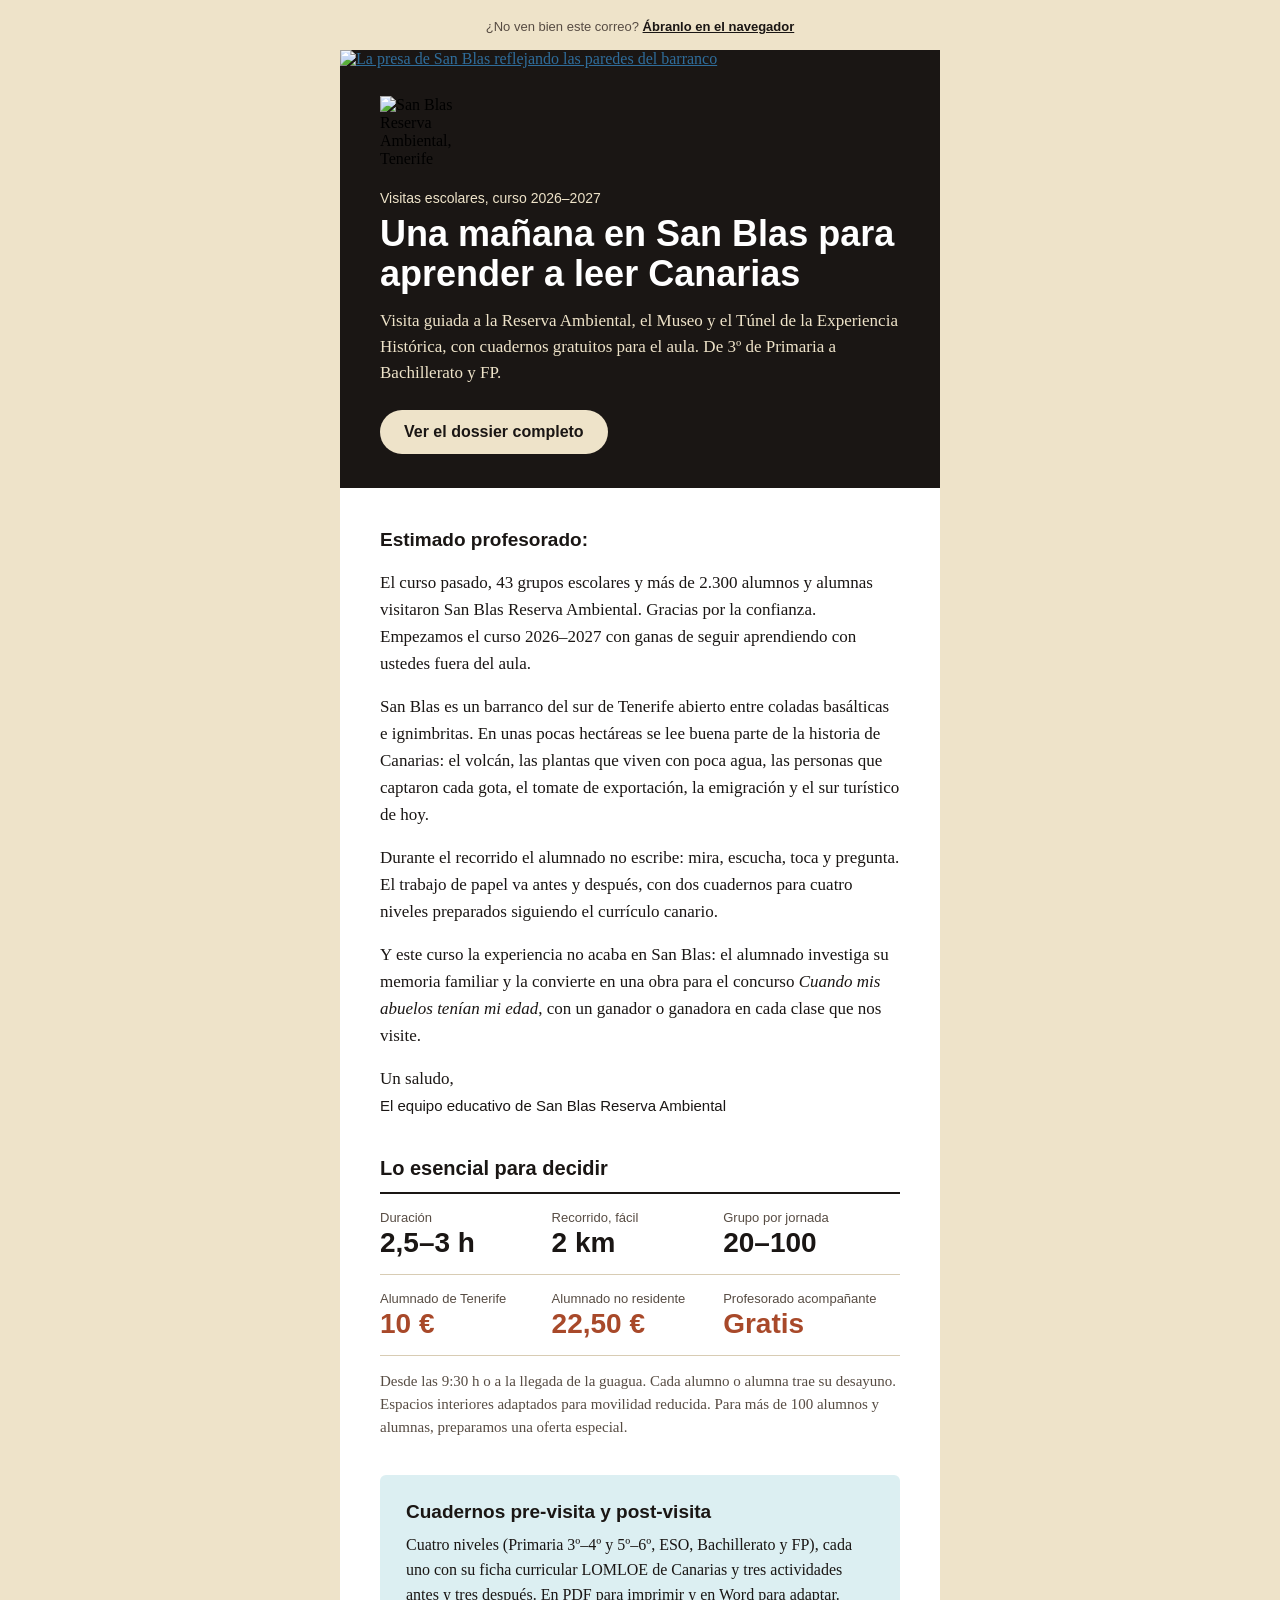
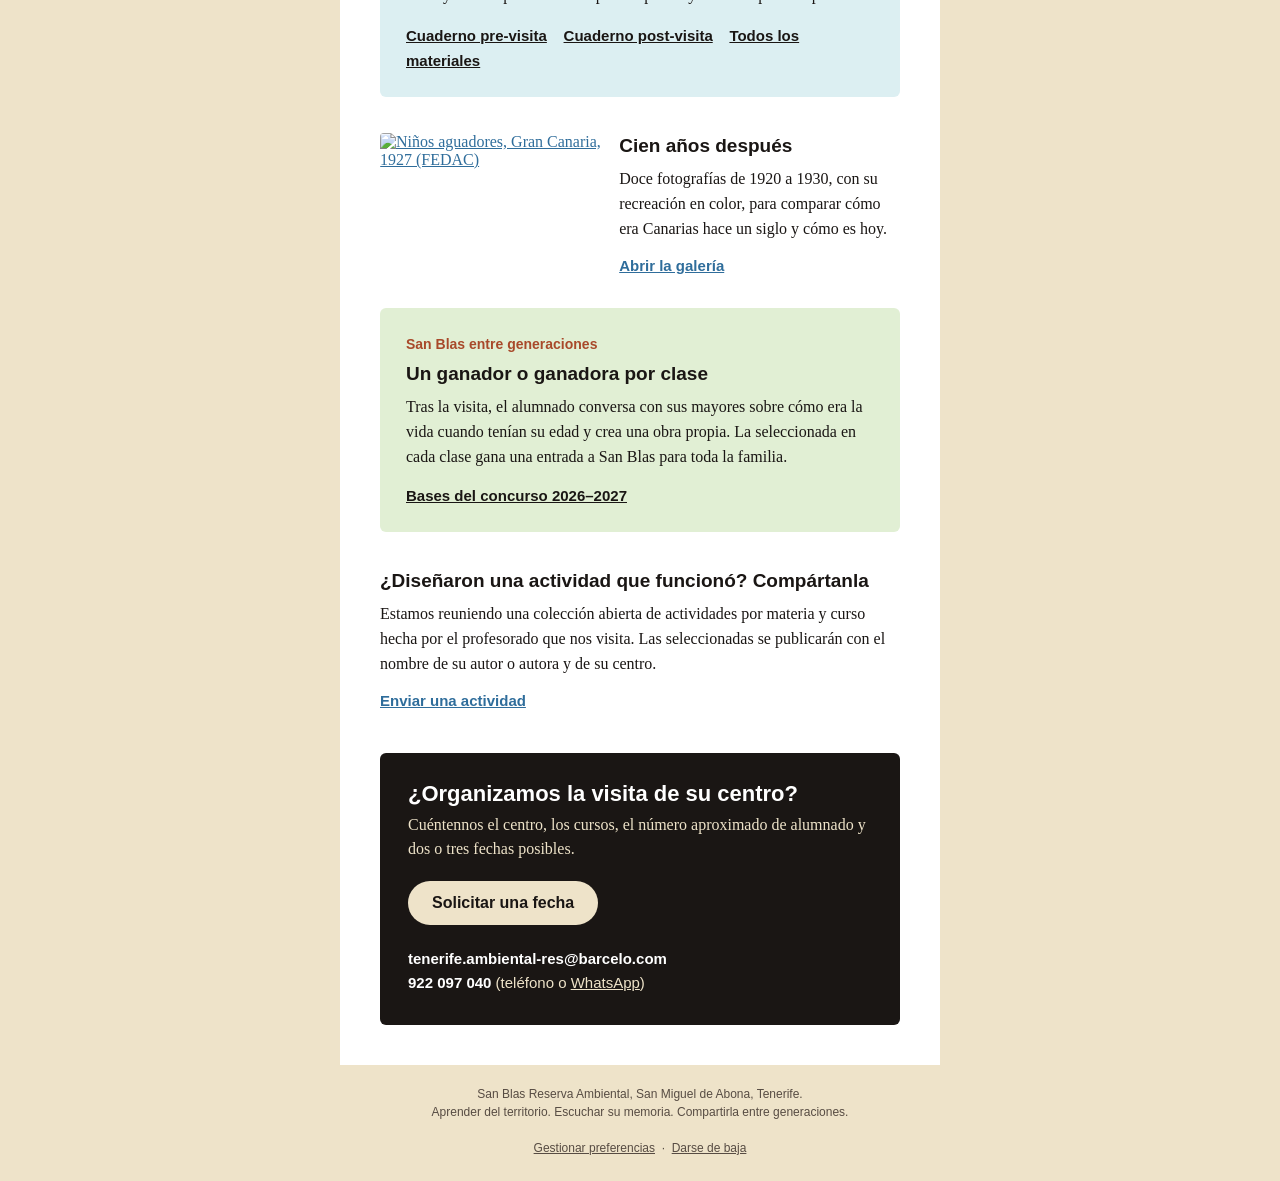
==== correo/correo-profesorado-2026-27.html @ e319ac90 "Dossier online para el profesorado y correo con enlace «Ver online» Página web con la propuesta de v" ====
<!doctype html>
<html lang="es" xmlns="http://www.w3.org/1999/xhtml">
<head>
<meta charset="utf-8">
<meta name="viewport" content="width=device-width, initial-scale=1">
<meta name="x-apple-disable-message-reformatting">
<meta name="color-scheme" content="light">
<title>Visitas escolares 2026–2027 · San Blas Reserva Ambiental</title>
<style>
  body { margin:0; padding:0; background:#eee3c9; }
  a { color:#2f6d9b; }
  @media (max-width:620px) {
    .contenedor { width:100% !important; }
    .pad { padding-left:20px !important; padding-right:20px !important; }
    .col { display:block !important; width:100% !important; }
    .h1 { font-size:30px !important; line-height:34px !important; }
    .cifra { font-size:26px !important; }
  }
</style>
</head>
<body style="margin:0;padding:0;background:#eee3c9;">
<div style="display:none;max-height:0;overflow:hidden;opacity:0;color:#eee3c9;">Visita escolar desde 10 € por alumno o alumna, cuadernos para el aula en cuatro niveles y un concurso por clase.&#847;&zwnj;&nbsp;&#847;&zwnj;&nbsp;&#847;&zwnj;&nbsp;&#847;&zwnj;&nbsp;</div>

<table role="presentation" width="100%" cellpadding="0" cellspacing="0" border="0" style="background:#eee3c9;">
<tr><td align="center" style="padding:12px 8px 24px;">

  <!-- Ver online -->
  <table role="presentation" class="contenedor" width="600" cellpadding="0" cellspacing="0" border="0" style="width:600px;">
    <tr><td class="pad" align="center" style="padding:6px 24px 14px;font-family:Arial,Helvetica,sans-serif;font-size:13px;line-height:18px;color:#574c43;">
      ¿No ven bien este correo? <a href="https://sanblasreservaambiental.org/dossier/?utm_source=email&amp;utm_medium=email&amp;utm_campaign=profesorado2627&amp;utm_content=ver-online" style="color:#1a1614;font-weight:bold;">Ábranlo en el navegador</a>
    </td></tr>
  </table>

  <table role="presentation" class="contenedor" width="600" cellpadding="0" cellspacing="0" border="0" style="width:600px;background:#ffffff;">
    <!-- Portada -->
    <tr><td style="background:#1a1614;">
      <a href="https://sanblasreservaambiental.org/dossier/?utm_source=email&amp;utm_medium=email&amp;utm_campaign=profesorado2627&amp;utm_content=portada"><img src="https://sanblasreservaambiental.org/dossier/img/correo-portada.jpg" width="600" alt="La presa de San Blas reflejando las paredes del barranco" style="display:block;width:100%;max-width:600px;height:auto;border:0;"></a>
    </td></tr>
    <tr><td class="pad" style="background:#1a1614;padding:28px 40px 34px;">
      <img src="https://sanblasreservaambiental.org/dossier/img/logo-blanco.png" width="96" alt="San Blas Reserva Ambiental, Tenerife" style="display:block;border:0;margin:0 0 22px;">
      <p style="margin:0 0 8px;font-family:Arial,Helvetica,sans-serif;font-size:14px;color:#eee3c9;">Visitas escolares, curso 2026–2027</p>
      <h1 class="h1" style="margin:0 0 14px;font-family:Arial,Helvetica,sans-serif;font-size:36px;line-height:40px;font-weight:bold;color:#ffffff;">Una mañana en San Blas para aprender a leer Canarias</h1>
      <p style="margin:0 0 24px;font-family:Georgia,'Times New Roman',serif;font-size:17px;line-height:26px;color:#eee3c9;">Visita guiada a la Reserva Ambiental, el Museo y el Túnel de la Experiencia Histórica, con cuadernos gratuitos para el aula. De 3º de Primaria a Bachillerato y FP.</p>
      <table role="presentation" cellpadding="0" cellspacing="0" border="0"><tr>
        <td style="border-radius:999px;background:#eee3c9;"><a href="https://sanblasreservaambiental.org/dossier/?utm_source=email&amp;utm_medium=email&amp;utm_campaign=profesorado2627&amp;utm_content=boton-dossier" style="display:inline-block;padding:13px 24px;font-family:Arial,Helvetica,sans-serif;font-size:16px;font-weight:bold;color:#1a1614;text-decoration:none;">Ver el dossier completo</a></td>
      </tr></table>
    </td></tr>

    <!-- Carta -->
    <tr><td class="pad" style="padding:38px 40px 8px;font-family:Georgia,'Times New Roman',serif;font-size:17px;line-height:27px;color:#1a1614;">
      <p style="margin:0 0 16px;font-family:Arial,Helvetica,sans-serif;font-size:19px;font-weight:bold;">Estimado profesorado:</p>
      <p style="margin:0 0 16px;">El curso pasado, 43 grupos escolares y más de 2.300 alumnos y alumnas visitaron San Blas Reserva Ambiental. Gracias por la confianza. Empezamos el curso 2026–2027 con ganas de seguir aprendiendo con ustedes fuera del aula.</p>
      <p style="margin:0 0 16px;">San Blas es un barranco del sur de Tenerife abierto entre coladas basálticas e ignimbritas. En unas pocas hectáreas se lee buena parte de la historia de Canarias: el volcán, las plantas que viven con poca agua, las personas que captaron cada gota, el tomate de exportación, la emigración y el sur turístico de hoy.</p>
      <p style="margin:0 0 16px;">Durante el recorrido el alumnado no escribe: mira, escucha, toca y pregunta. El trabajo de papel va antes y después, con dos cuadernos para cuatro niveles preparados siguiendo el currículo canario.</p>
      <p style="margin:0 0 16px;">Y este curso la experiencia no acaba en San Blas: el alumnado investiga su memoria familiar y la convierte en una obra para el concurso <em>Cuando mis abuelos tenían mi edad</em>, con un ganador o ganadora en cada clase que nos visite.</p>
      <p style="margin:0 0 0;">Un saludo,<br><span style="font-family:Arial,Helvetica,sans-serif;font-size:15px;">El equipo educativo de San Blas Reserva Ambiental</span></p>
    </td></tr>

    <!-- Ficha -->
    <tr><td class="pad" style="padding:30px 40px 6px;">
      <p style="margin:0 0 12px;font-family:Arial,Helvetica,sans-serif;font-size:20px;font-weight:bold;color:#1a1614;">Lo esencial para decidir</p>
      <table role="presentation" width="100%" cellpadding="0" cellspacing="0" border="0" style="border-top:2px solid #1a1614;font-family:Arial,Helvetica,sans-serif;">
        <tr>
          <td class="col" width="33%" valign="top" style="padding:14px 10px 14px 0;border-bottom:1px solid #d8ccb4;"><span style="font-size:13px;color:#574c43;">Duración</span><br><span class="cifra" style="font-size:28px;line-height:34px;font-weight:bold;color:#1a1614;">2,5–3 h</span></td>
          <td class="col" width="33%" valign="top" style="padding:14px 10px 14px 0;border-bottom:1px solid #d8ccb4;"><span style="font-size:13px;color:#574c43;">Recorrido, fácil</span><br><span class="cifra" style="font-size:28px;line-height:34px;font-weight:bold;color:#1a1614;">2 km</span></td>
          <td class="col" width="34%" valign="top" style="padding:14px 0 14px 0;border-bottom:1px solid #d8ccb4;"><span style="font-size:13px;color:#574c43;">Grupo por jornada</span><br><span class="cifra" style="font-size:28px;line-height:34px;font-weight:bold;color:#1a1614;">20–100</span></td>
        </tr>
        <tr>
          <td class="col" width="33%" valign="top" style="padding:14px 10px 14px 0;border-bottom:1px solid #d8ccb4;"><span style="font-size:13px;color:#574c43;">Alumnado de Tenerife</span><br><span class="cifra" style="font-size:28px;line-height:34px;font-weight:bold;color:#a8492a;">10 €</span></td>
          <td class="col" width="33%" valign="top" style="padding:14px 10px 14px 0;border-bottom:1px solid #d8ccb4;"><span style="font-size:13px;color:#574c43;">Alumnado no residente</span><br><span class="cifra" style="font-size:28px;line-height:34px;font-weight:bold;color:#a8492a;">22,50 €</span></td>
          <td class="col" width="34%" valign="top" style="padding:14px 0 14px 0;border-bottom:1px solid #d8ccb4;"><span style="font-size:13px;color:#574c43;">Profesorado acompañante</span><br><span class="cifra" style="font-size:28px;line-height:34px;font-weight:bold;color:#a8492a;">Gratis</span></td>
        </tr>
      </table>
      <p style="margin:14px 0 0;font-family:Georgia,'Times New Roman',serif;font-size:15px;line-height:23px;color:#574c43;">Desde las 9:30 h o a la llegada de la guagua. Cada alumno o alumna trae su desayuno. Espacios interiores adaptados para movilidad reducida. Para más de 100 alumnos y alumnas, preparamos una oferta especial.</p>
    </td></tr>

    <!-- Cuadernos -->
    <tr><td class="pad" style="padding:30px 40px 6px;">
      <table role="presentation" width="100%" cellpadding="0" cellspacing="0" border="0" style="background:#dceff2;border-radius:6px;">
        <tr><td style="padding:24px 26px;font-family:Georgia,'Times New Roman',serif;font-size:16px;line-height:25px;color:#1a1614;">
          <p style="margin:0 0 8px;font-family:Arial,Helvetica,sans-serif;font-size:19px;font-weight:bold;">Cuadernos pre-visita y post-visita</p>
          <p style="margin:0 0 16px;">Cuatro niveles (Primaria 3º–4º y 5º–6º, ESO, Bachillerato y FP), cada uno con su ficha curricular LOMLOE de Canarias y tres actividades antes y tres después. En PDF para imprimir y en Word para adaptar.</p>
          <p style="margin:0;font-family:Arial,Helvetica,sans-serif;font-size:15px;font-weight:bold;">
            <a href="https://sanblasreservaambiental.org/materiales/cuadernos/01-cuaderno-previsita.pdf" style="color:#1a1614;">Cuaderno pre-visita</a>&nbsp;&nbsp;&nbsp;
            <a href="https://sanblasreservaambiental.org/materiales/cuadernos/02-cuaderno-postvisita.pdf" style="color:#1a1614;">Cuaderno post-visita</a>&nbsp;&nbsp;&nbsp;
            <a href="https://sanblasreservaambiental.org/materiales/" style="color:#1a1614;">Todos los materiales</a>
          </p>
        </td></tr>
      </table>
    </td></tr>

    <!-- Cien años -->
    <tr><td class="pad" style="padding:30px 40px 6px;">
      <table role="presentation" width="100%" cellpadding="0" cellspacing="0" border="0">
        <tr>
          <td class="col" width="46%" valign="top" style="padding:0 18px 12px 0;"><a href="https://sanblasreservaambiental.org/materiales/cien-anos/"><img src="https://sanblasreservaambiental.org/dossier/img/008365-original.jpg" width="240" alt="Niños aguadores, Gran Canaria, 1927 (FEDAC)" style="display:block;width:100%;max-width:240px;height:auto;border:0;border-radius:4px;"></a></td>
          <td class="col" width="54%" valign="top" style="font-family:Georgia,'Times New Roman',serif;font-size:16px;line-height:25px;color:#1a1614;">
            <p style="margin:0 0 8px;font-family:Arial,Helvetica,sans-serif;font-size:19px;font-weight:bold;">Cien años después</p>
            <p style="margin:0 0 12px;">Doce fotografías de 1920 a 1930, con su recreación en color, para comparar cómo era Canarias hace un siglo y cómo es hoy.</p>
            <p style="margin:0;font-family:Arial,Helvetica,sans-serif;font-size:15px;font-weight:bold;"><a href="https://sanblasreservaambiental.org/materiales/cien-anos/" style="color:#2f6d9b;">Abrir la galería</a></p>
          </td>
        </tr>
      </table>
    </td></tr>

    <!-- Concurso -->
    <tr><td class="pad" style="padding:24px 40px 6px;">
      <table role="presentation" width="100%" cellpadding="0" cellspacing="0" border="0" style="background:#e1efd4;border-radius:6px;">
        <tr><td style="padding:24px 26px;font-family:Georgia,'Times New Roman',serif;font-size:16px;line-height:25px;color:#1a1614;">
          <p style="margin:0 0 4px;font-family:Arial,Helvetica,sans-serif;font-size:14px;font-weight:bold;color:#a8492a;">San Blas entre generaciones</p>
          <p style="margin:0 0 8px;font-family:Arial,Helvetica,sans-serif;font-size:19px;font-weight:bold;">Un ganador o ganadora por clase</p>
          <p style="margin:0 0 14px;">Tras la visita, el alumnado conversa con sus mayores sobre cómo era la vida cuando tenían su edad y crea una obra propia. La seleccionada en cada clase gana una entrada a San Blas para toda la familia.</p>
          <p style="margin:0;font-family:Arial,Helvetica,sans-serif;font-size:15px;font-weight:bold;"><a href="https://sanblasreservaambiental.org/materiales/Bases-concurso-curso2026-27.pdf" style="color:#1a1614;">Bases del concurso 2026–2027</a></p>
        </td></tr>
      </table>
    </td></tr>

    <!-- Compartir -->
    <tr><td class="pad" style="padding:30px 40px 6px;font-family:Georgia,'Times New Roman',serif;font-size:16px;line-height:25px;color:#1a1614;">
      <p style="margin:0 0 8px;font-family:Arial,Helvetica,sans-serif;font-size:19px;font-weight:bold;">¿Diseñaron una actividad que funcionó? Compártanla</p>
      <p style="margin:0 0 12px;">Estamos reuniendo una colección abierta de actividades por materia y curso hecha por el profesorado que nos visita. Las seleccionadas se publicarán con el nombre de su autor o autora y de su centro.</p>
      <p style="margin:0;font-family:Arial,Helvetica,sans-serif;font-size:15px;font-weight:bold;"><a href="mailto:tenerife.ambiental-res@barcelo.com?subject=Repositorio%20de%20actividades%20%C2%B7%20%5Bmateria%5D%20%C2%B7%20%5Bcurso%5D" style="color:#2f6d9b;">Enviar una actividad</a></p>
    </td></tr>

    <!-- Reservar -->
    <tr><td class="pad" style="padding:34px 40px 40px;">
      <table role="presentation" width="100%" cellpadding="0" cellspacing="0" border="0" style="background:#1a1614;border-radius:6px;">
        <tr><td style="padding:28px 28px 30px;font-family:Arial,Helvetica,sans-serif;color:#eee3c9;">
          <p style="margin:0 0 6px;font-size:22px;font-weight:bold;color:#ffffff;">¿Organizamos la visita de su centro?</p>
          <p style="margin:0 0 20px;font-family:Georgia,'Times New Roman',serif;font-size:16px;line-height:24px;">Cuéntennos el centro, los cursos, el número aproximado de alumnado y dos o tres fechas posibles.</p>
          <table role="presentation" cellpadding="0" cellspacing="0" border="0"><tr>
            <td style="border-radius:999px;background:#eee3c9;"><a href="https://sanblasreservaambiental.org/dossier/?utm_source=email&amp;utm_medium=email&amp;utm_campaign=profesorado2627&amp;utm_content=boton-reservar#reservar" style="display:inline-block;padding:13px 24px;font-size:16px;font-weight:bold;color:#1a1614;text-decoration:none;">Solicitar una fecha</a></td>
          </tr></table>
          <p style="margin:22px 0 0;font-size:15px;line-height:24px;">
            <a href="mailto:tenerife.ambiental-res@barcelo.com" style="color:#ffffff;font-weight:bold;text-decoration:none;">tenerife.ambiental-res@barcelo.com</a><br>
            <a href="tel:+34922097040" style="color:#ffffff;font-weight:bold;text-decoration:none;">922 097 040</a> <span style="color:#eee3c9;">(teléfono o </span><a href="https://wa.me/34922097040" style="color:#eee3c9;">WhatsApp</a><span style="color:#eee3c9;">)</span>
          </p>
        </td></tr>
      </table>
    </td></tr>
  </table>

  <!-- Pie -->
  <table role="presentation" class="contenedor" width="600" cellpadding="0" cellspacing="0" border="0" style="width:600px;">
    <tr><td class="pad" align="center" style="padding:20px 30px 0;font-family:Arial,Helvetica,sans-serif;font-size:12px;line-height:18px;color:#574c43;">
      San Blas Reserva Ambiental, San Miguel de Abona, Tenerife.<br>
      Aprender del territorio. Escuchar su memoria. Compartirla entre generaciones.<br><br>
      <a href="https://sanblas.github.io/?utm_campaign=CONSENT26&amp;utm_source=email&amp;utm_medium=messaging&amp;utm_content=profesorado2627&amp;utm_term=consent&amp;lang=ES" style="color:#574c43;">Gestionar preferencias</a>
      &nbsp;·&nbsp;
      <a href="mailto:tenerife.ambiental-res@barcelo.com?subject=Baja%20de%20comunicaciones%20educativas" style="color:#574c43;">Darse de baja</a>
    </td></tr>
  </table>

</td></tr>
</table>
</body>
</html>
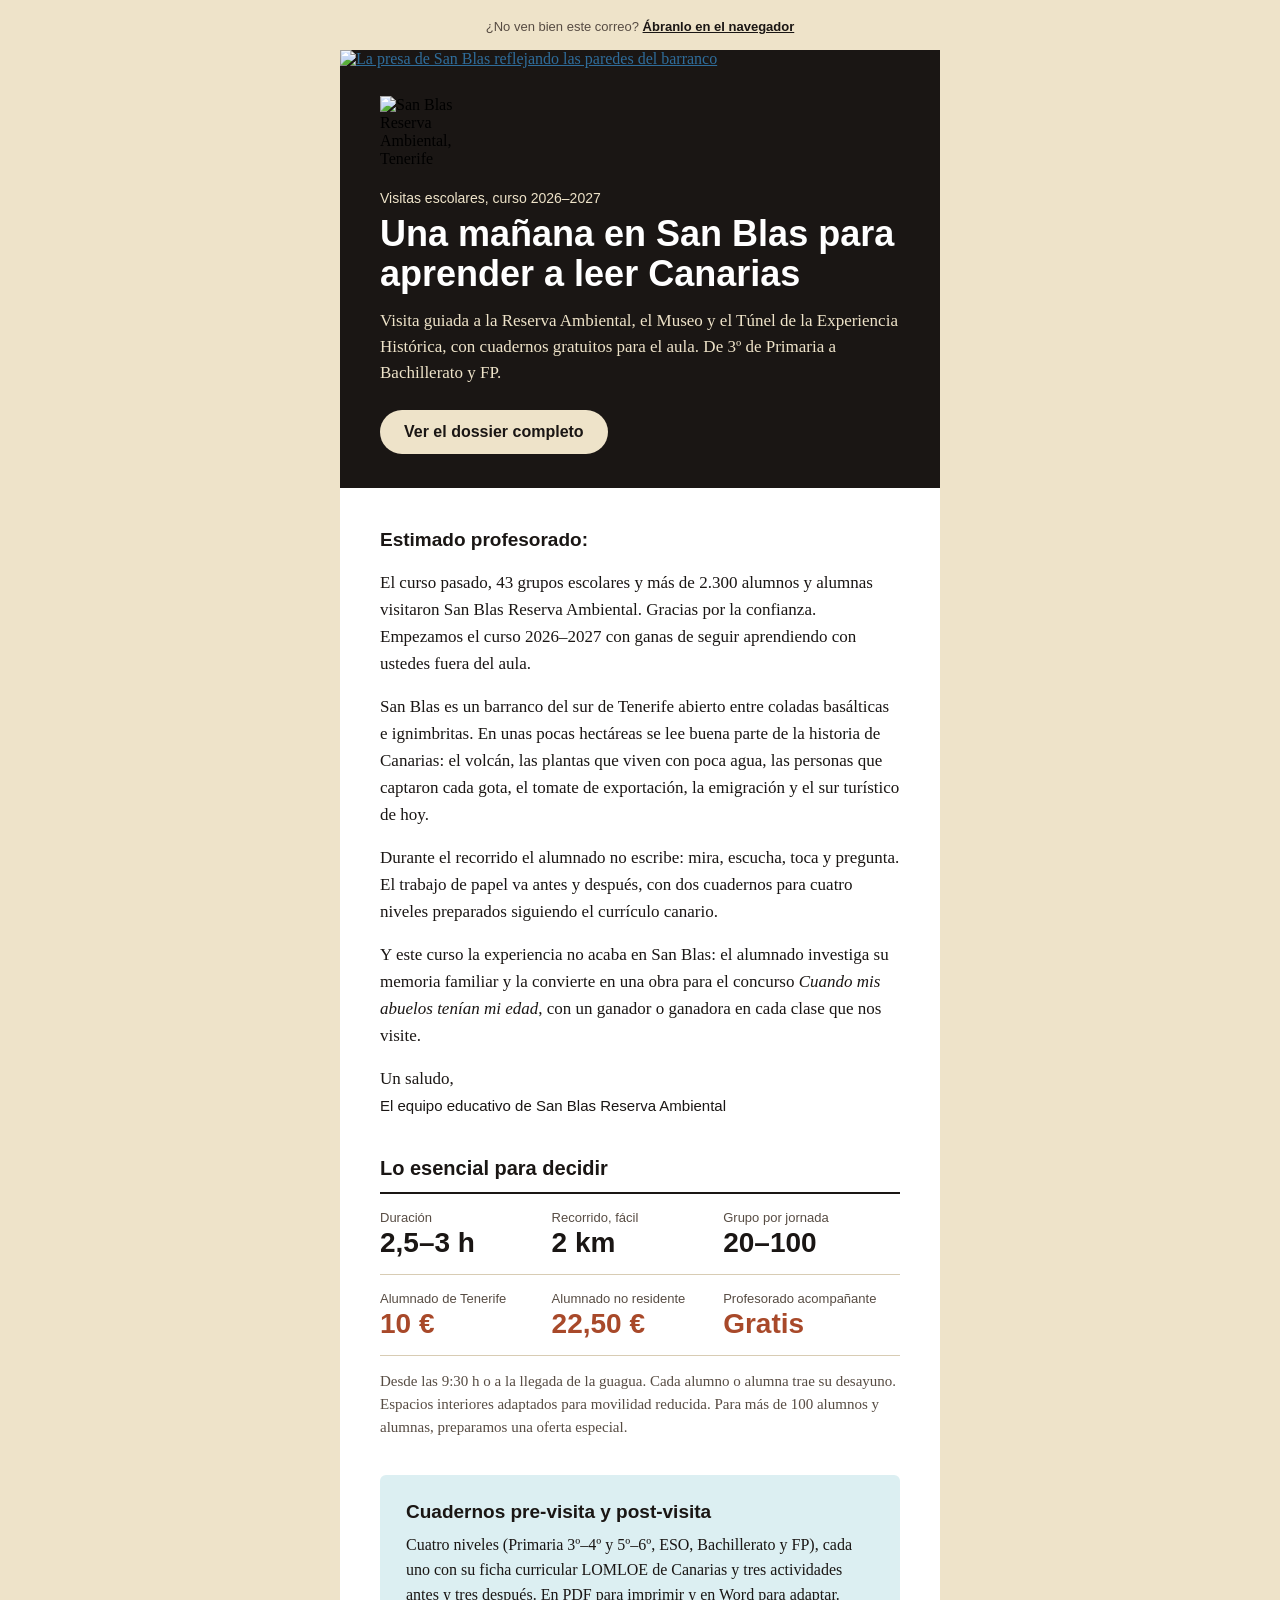
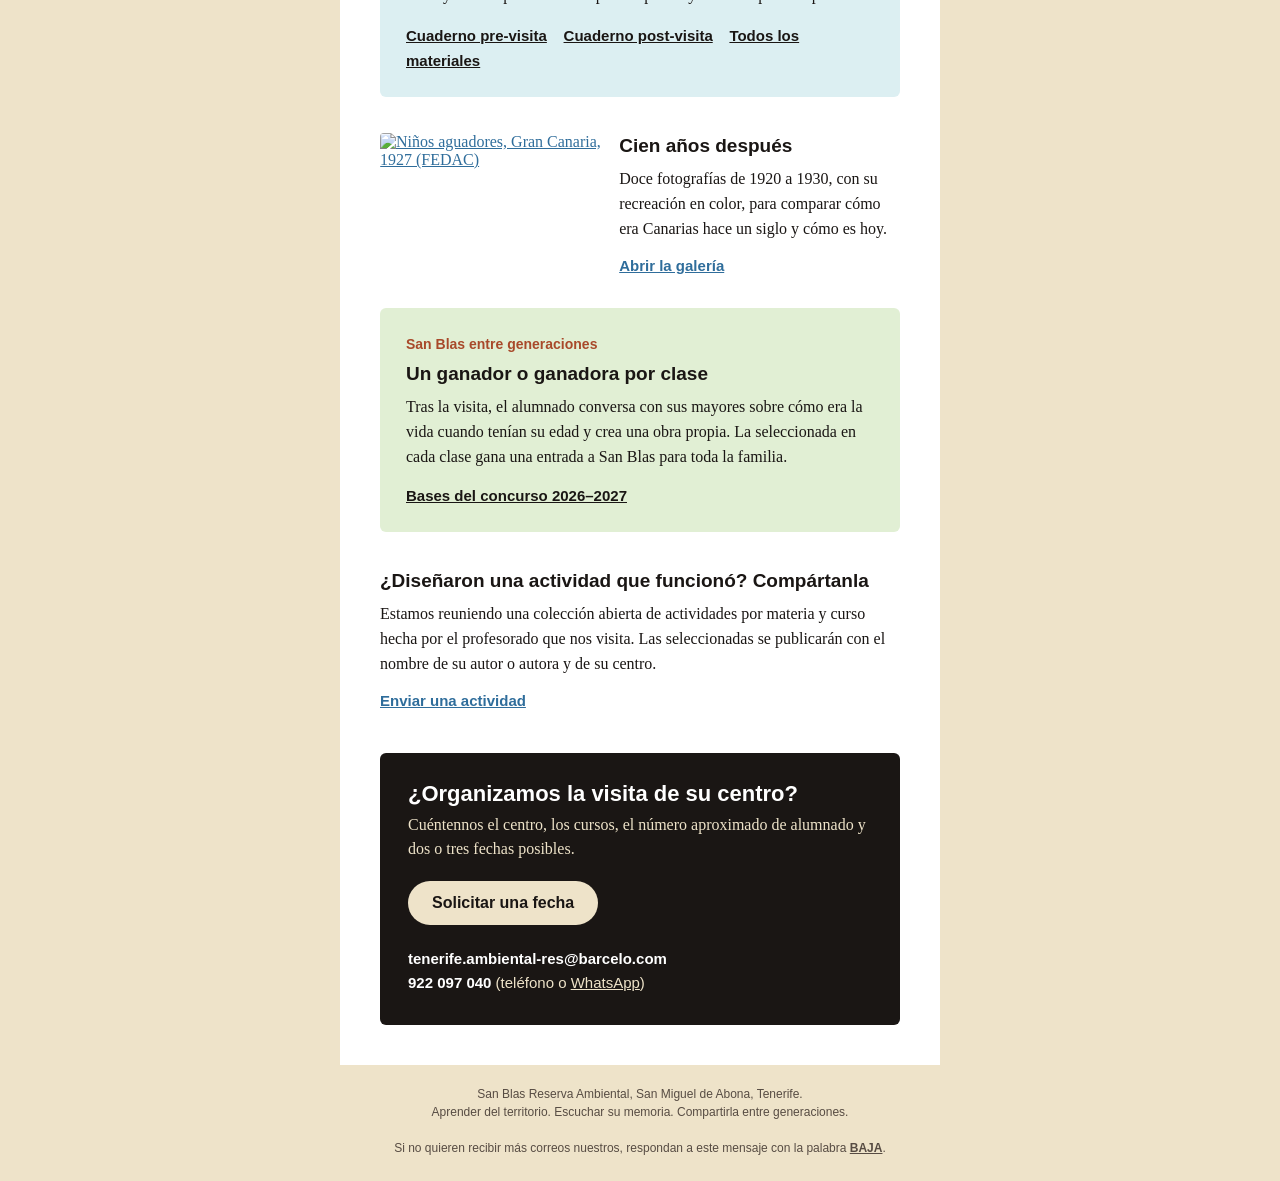
==== commit 1738d091: "Baja respondiendo BAJA y sin enlace a preferencias La gestión de preferencias no funciona por ahora:" ====
--- a/correo/correo-profesorado-2026-27.html
+++ b/correo/correo-profesorado-2026-27.html
@@ -145,9 +145,7 @@
     <tr><td class="pad" align="center" style="padding:20px 30px 0;font-family:Arial,Helvetica,sans-serif;font-size:12px;line-height:18px;color:#574c43;">
       San Blas Reserva Ambiental, San Miguel de Abona, Tenerife.<br>
       Aprender del territorio. Escuchar su memoria. Compartirla entre generaciones.<br><br>
-      <a href="https://sanblas.github.io/?utm_campaign=CONSENT26&amp;utm_source=email&amp;utm_medium=messaging&amp;utm_content=profesorado2627&amp;utm_term=consent&amp;lang=ES" style="color:#574c43;">Gestionar preferencias</a>
-      &nbsp;·&nbsp;
-      <a href="mailto:tenerife.ambiental-res@barcelo.com?subject=Baja%20de%20comunicaciones%20educativas" style="color:#574c43;">Darse de baja</a>
+      Si no quieren recibir más correos nuestros, respondan a este mensaje con la palabra <a href="mailto:tenerife.ambiental-res@barcelo.com?subject=BAJA&amp;body=BAJA" style="color:#574c43;font-weight:bold;">BAJA</a>.
     </td></tr>
   </table>
 
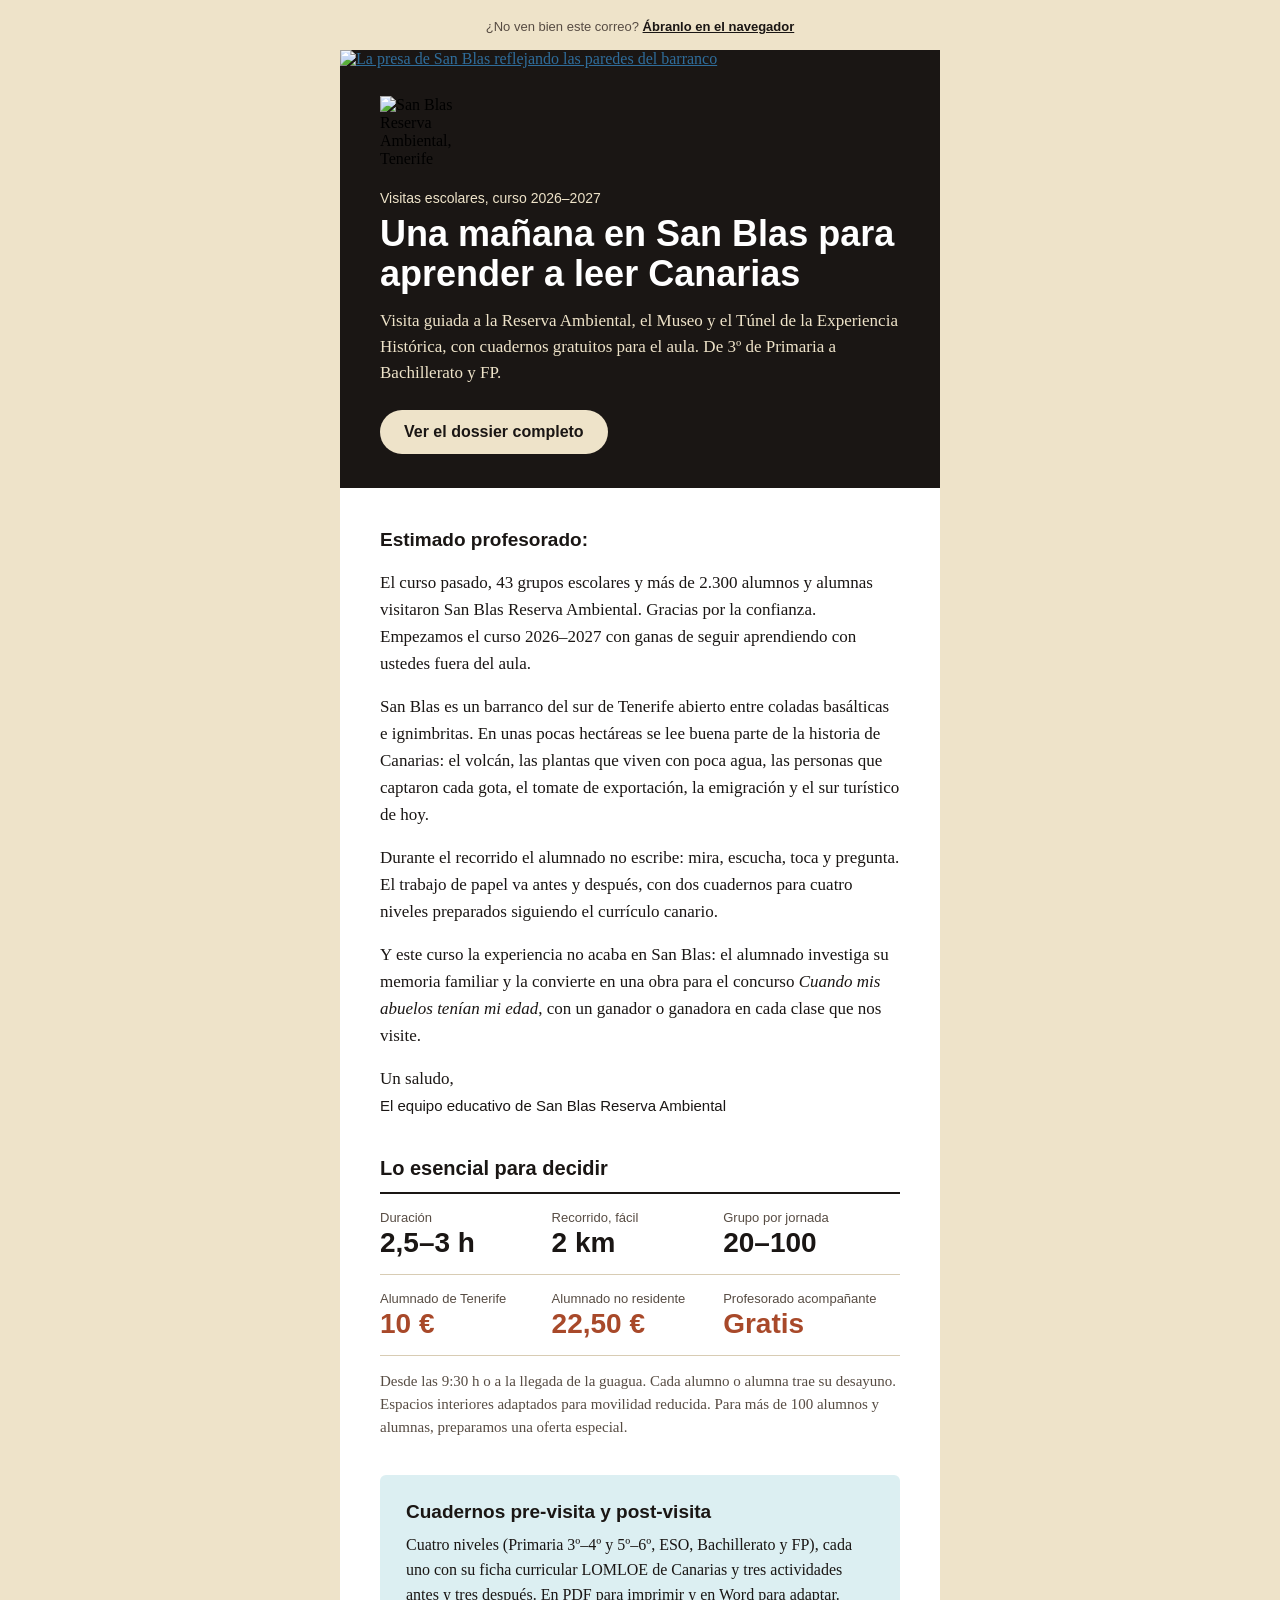
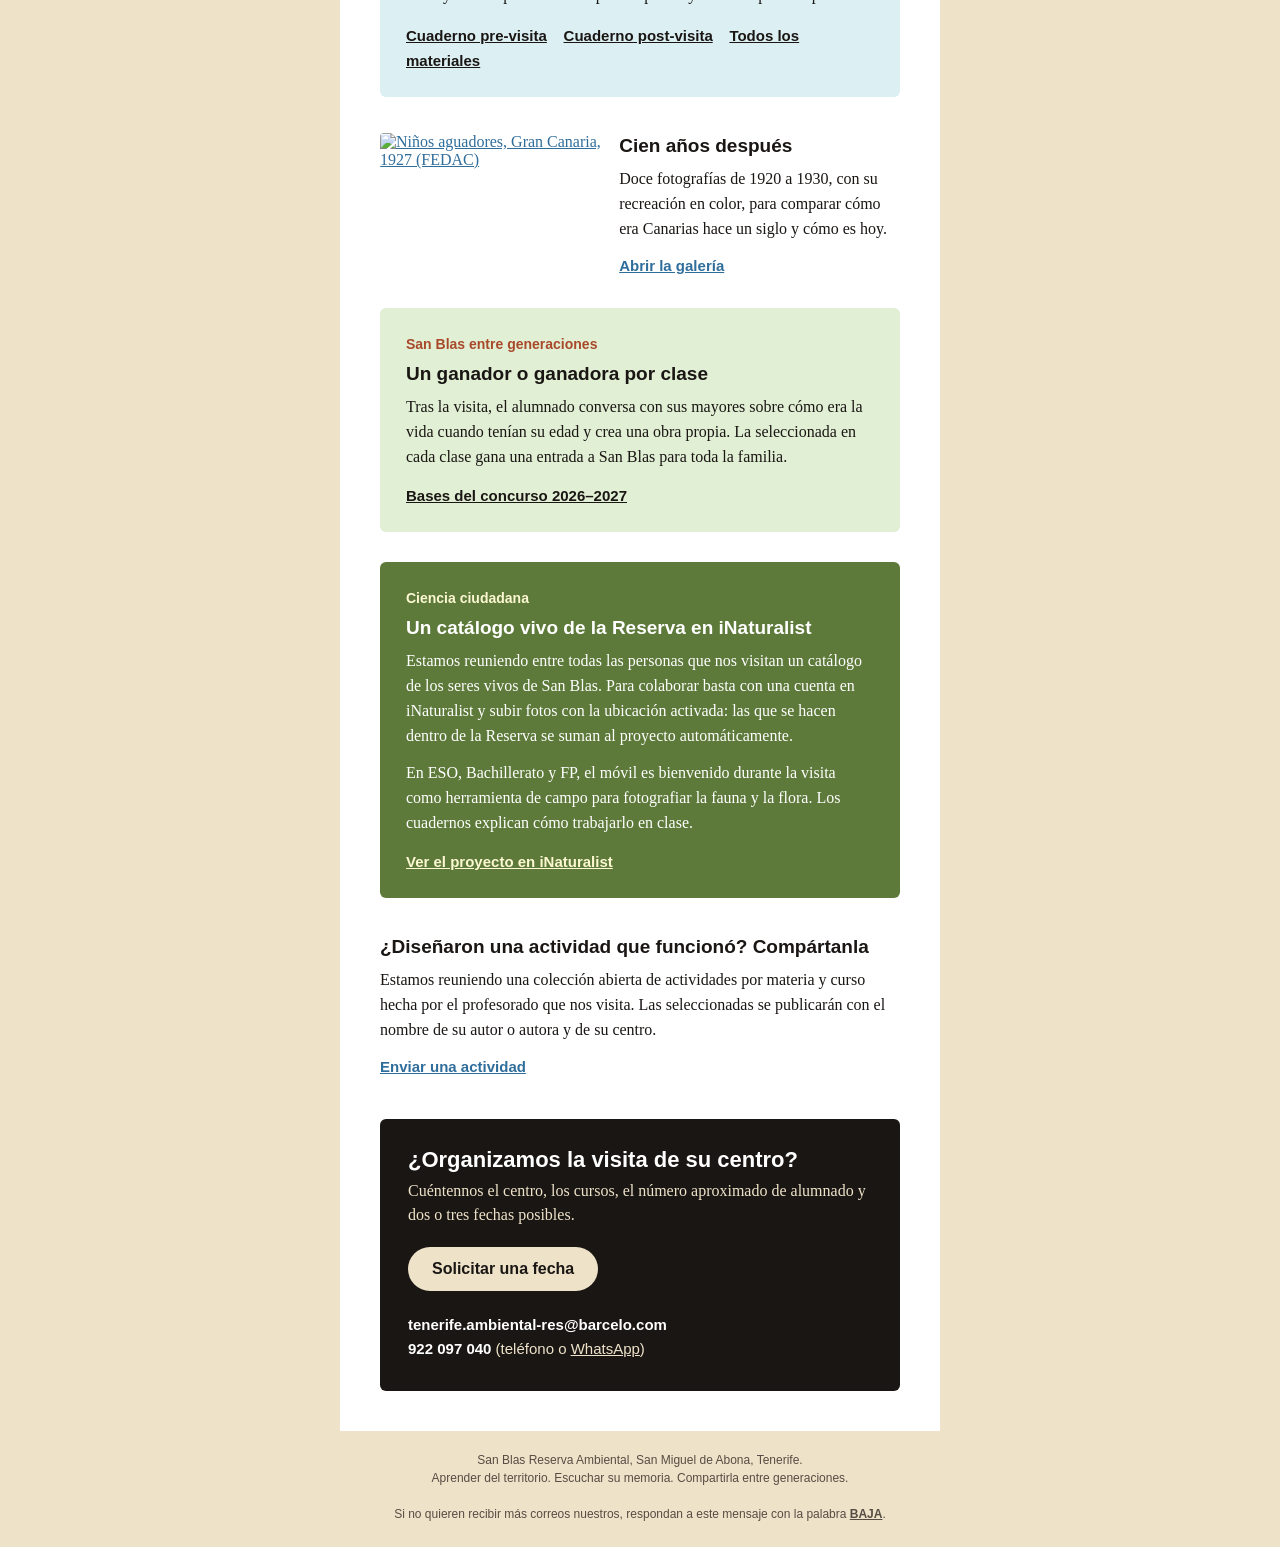
==== commit 42d76182: "Catálogo vivo de la Reserva en iNaturalist en el dossier y el correo - Web: nueva sección «Un catálo" ====
--- a/correo/correo-profesorado-2026-27.html
+++ b/correo/correo-profesorado-2026-27.html
@@ -115,6 +115,19 @@
       </table>
     </td></tr>
 
+    <!-- Catálogo vivo en iNaturalist -->
+    <tr><td class="pad" style="padding:24px 40px 6px;">
+      <table role="presentation" width="100%" cellpadding="0" cellspacing="0" border="0" style="background:#5d7a3a;border-radius:6px;">
+        <tr><td style="padding:24px 26px;font-family:Georgia,'Times New Roman',serif;font-size:16px;line-height:25px;color:#ffffff;">
+          <p style="margin:0 0 4px;font-family:Arial,Helvetica,sans-serif;font-size:14px;font-weight:bold;color:#fcf8d2;">Ciencia ciudadana</p>
+          <p style="margin:0 0 8px;font-family:Arial,Helvetica,sans-serif;font-size:19px;font-weight:bold;color:#ffffff;">Un catálogo vivo de la Reserva en iNaturalist</p>
+          <p style="margin:0 0 12px;color:#ffffff;">Estamos reuniendo entre todas las personas que nos visitan un catálogo de los seres vivos de San Blas. Para colaborar basta con una cuenta en iNaturalist y subir fotos con la ubicación activada: las que se hacen dentro de la Reserva se suman al proyecto automáticamente.</p>
+          <p style="margin:0 0 14px;color:#ffffff;">En ESO, Bachillerato y FP, el móvil es bienvenido durante la visita como herramienta de campo para fotografiar la fauna y la flora. Los cuadernos explican cómo trabajarlo en clase.</p>
+          <p style="margin:0;font-family:Arial,Helvetica,sans-serif;font-size:15px;font-weight:bold;"><a href="https://www.inaturalist.org/projects/san-blas-reserva-ambiental" style="color:#fcf8d2;">Ver el proyecto en iNaturalist</a></p>
+        </td></tr>
+      </table>
+    </td></tr>
+
     <!-- Compartir -->
     <tr><td class="pad" style="padding:30px 40px 6px;font-family:Georgia,'Times New Roman',serif;font-size:16px;line-height:25px;color:#1a1614;">
       <p style="margin:0 0 8px;font-family:Arial,Helvetica,sans-serif;font-size:19px;font-weight:bold;">¿Diseñaron una actividad que funcionó? Compártanla</p>
